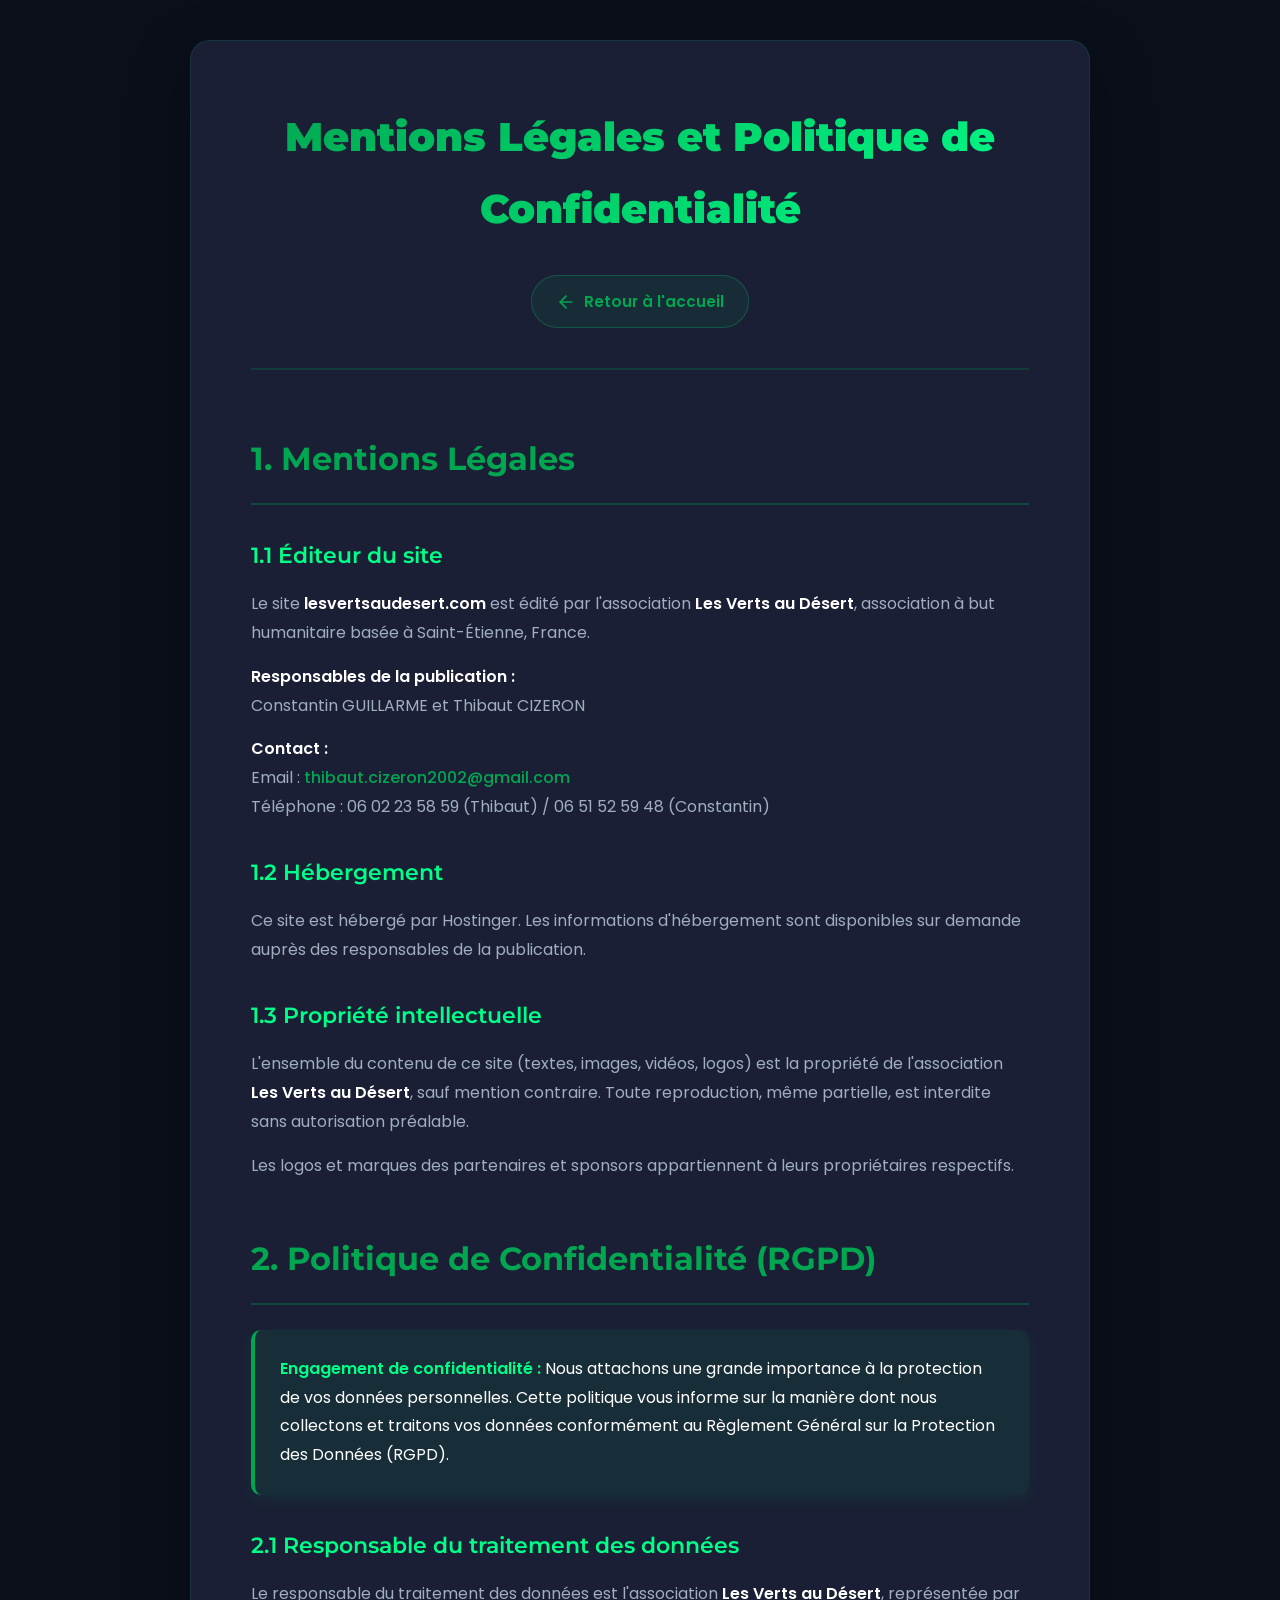
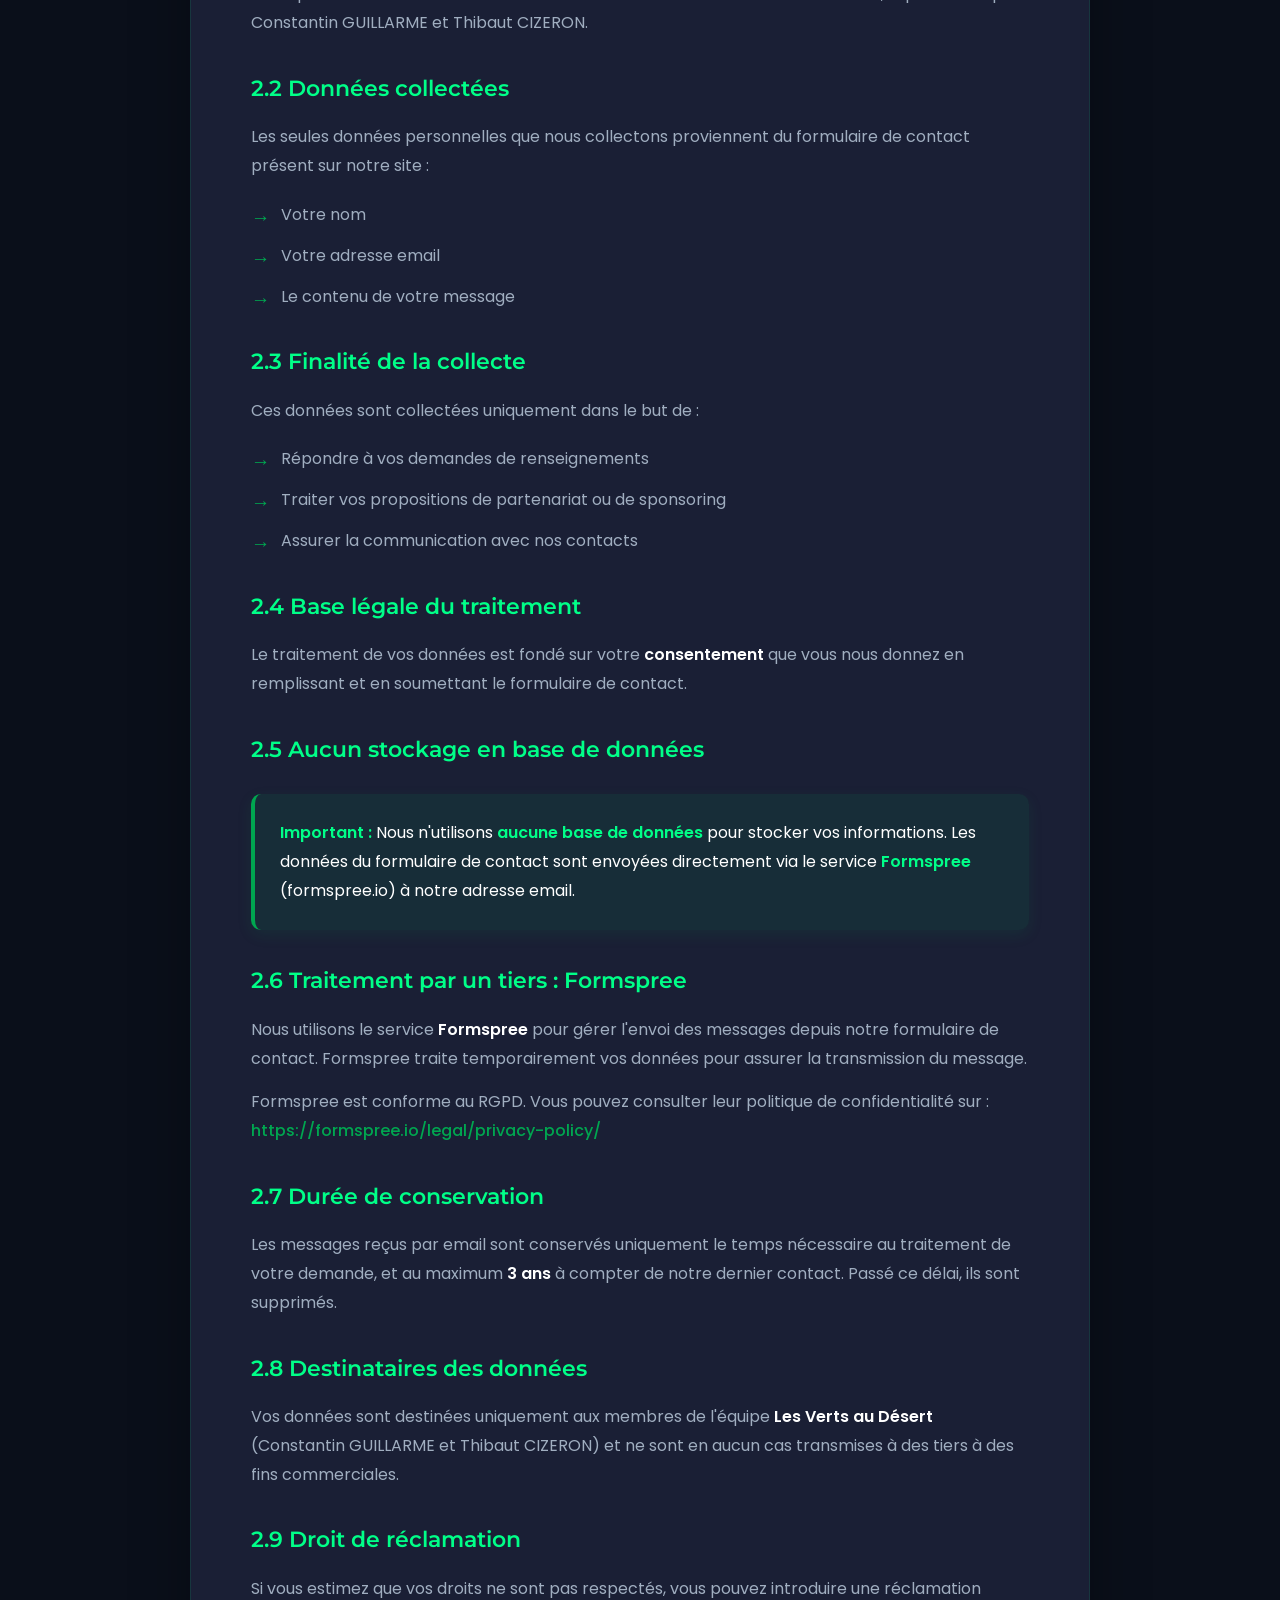
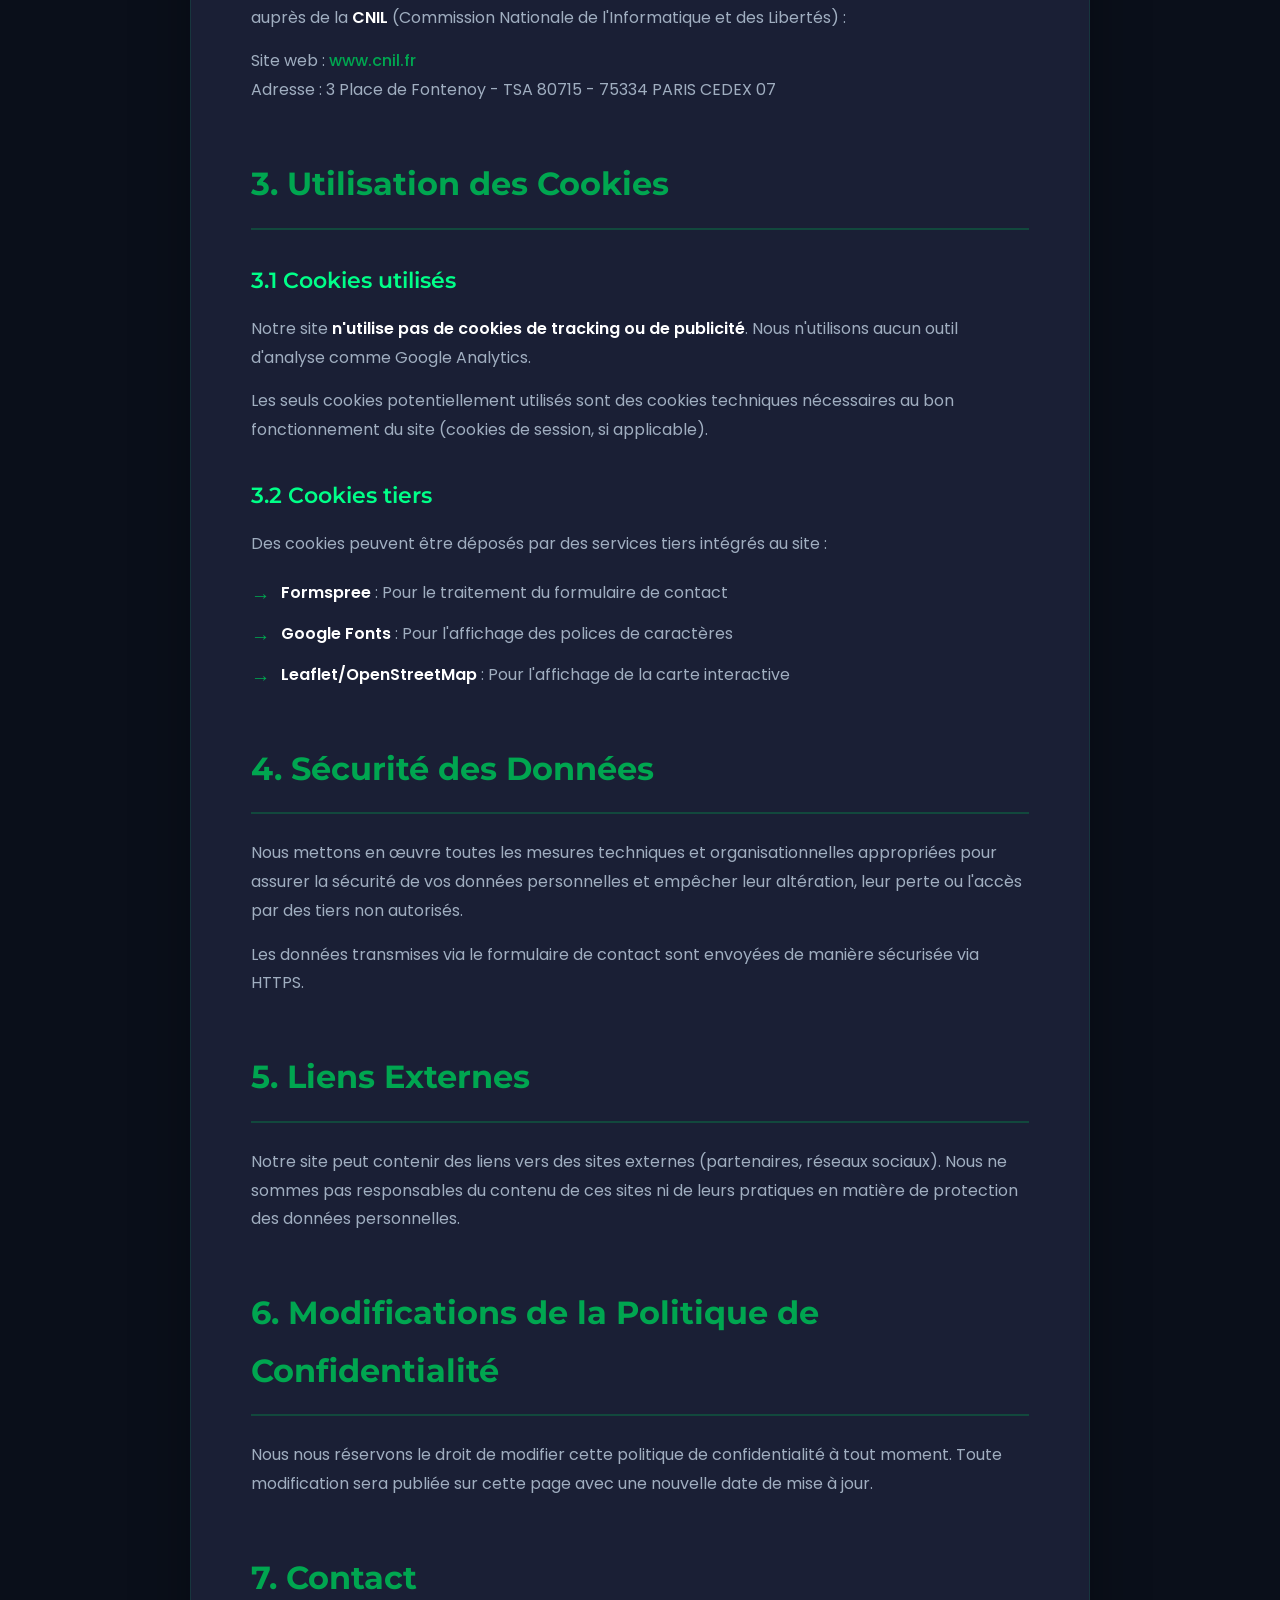
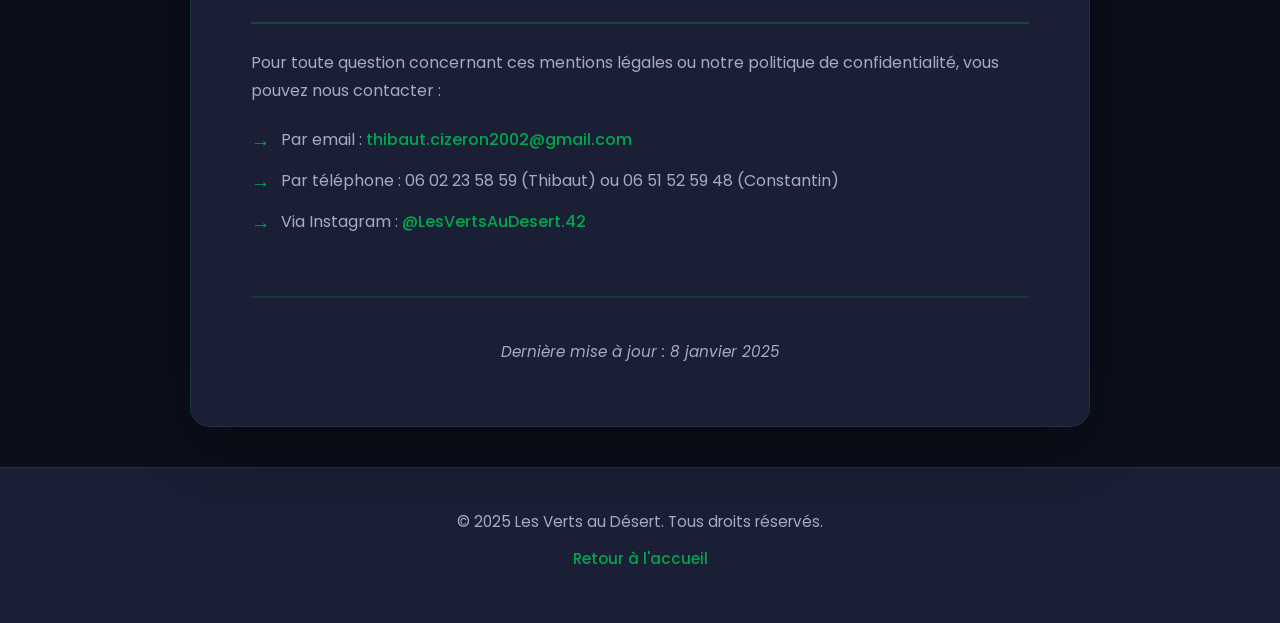
==== mentions-legales.html @ 022dba6f "legals" ====
<!DOCTYPE html>
<html lang="fr">
<head>
    <meta charset="UTF-8">
    <meta name="viewport" content="width=device-width, initial-scale=1.0">

    <!-- SEO Meta Tags -->
    <title>Mentions Légales et Politique de Confidentialité - Les Verts au Désert</title>
    <meta name="description" content="Mentions légales, politique de confidentialité et informations RGPD du site Les Verts au Désert - 4L Trophy 2027.">
    <meta name="robots" content="index, follow">

    <!-- Favicon -->
    <link rel="icon" type="image/png" href="images/logo1.png">
    <link rel="apple-touch-icon" href="images/logo1.png">

    <!-- Fonts -->
    <link rel="preconnect" href="https://fonts.googleapis.com">
    <link rel="preconnect" href="https://fonts.gstatic.com" crossorigin>
    <link href="https://fonts.googleapis.com/css2?family=Montserrat:wght@300;400;600;700;900&family=Poppins:wght@300;400;600;700&display=swap" rel="stylesheet">

    <!-- Stylesheets -->
    <link rel="stylesheet" href="css/legal.css">
</head>
<body>
    <div class="legal-page">
        <div class="legal-container">
            <div class="legal-header">
                <h1>Mentions Légales et Politique de Confidentialité</h1>
                <a href="index.html" class="back-link">
                    <svg width="20" height="20" viewBox="0 0 24 24" fill="none" stroke="currentColor" stroke-width="2" stroke-linecap="round" stroke-linejoin="round">
                        <line x1="19" y1="12" x2="5" y2="12"></line>
                        <polyline points="12 19 5 12 12 5"></polyline>
                    </svg>
                    Retour à l'accueil
                </a>
            </div>

            <!-- MENTIONS LÉGALES -->
            <div class="legal-section">
                <h2>1. Mentions Légales</h2>

                <h3>1.1 Éditeur du site</h3>
                <p>
                    Le site <strong>lesvertsaudesert.com</strong> est édité par l'association <strong>Les Verts au Désert</strong>,
                    association à but humanitaire basée à Saint-Étienne, France.
                </p>
                <p>
                    <strong>Responsables de la publication :</strong><br>
                    Constantin GUILLARME et Thibaut CIZERON
                </p>
                <p>
                    <strong>Contact :</strong><br>
                    Email : <a href="mailto:thibaut.cizeron2002@gmail.com">thibaut.cizeron2002@gmail.com</a><br>
                    Téléphone : 06 02 23 58 59 (Thibaut) / 06 51 52 59 48 (Constantin)
                </p>

                <h3>1.2 Hébergement</h3>
                <p>
                    Ce site est hébergé par Hostinger. Les informations d'hébergement sont disponibles
                    sur demande auprès des responsables de la publication.
                </p>

                <h3>1.3 Propriété intellectuelle</h3>
                <p>
                    L'ensemble du contenu de ce site (textes, images, vidéos, logos) est la propriété de l'association
                    <strong>Les Verts au Désert</strong>, sauf mention contraire. Toute reproduction, même partielle,
                    est interdite sans autorisation préalable.
                </p>
                <p>
                    Les logos et marques des partenaires et sponsors appartiennent à leurs propriétaires respectifs.
                </p>
            </div>

            <!-- POLITIQUE DE CONFIDENTIALITÉ -->
            <div class="legal-section">
                <h2>2. Politique de Confidentialité (RGPD)</h2>

                <div class="highlight-box">
                    <p><strong>Engagement de confidentialité :</strong> Nous attachons une grande importance à la protection
                    de vos données personnelles. Cette politique vous informe sur la manière dont nous collectons et traitons
                    vos données conformément au Règlement Général sur la Protection des Données (RGPD).</p>
                </div>

                <h3>2.1 Responsable du traitement des données</h3>
                <p>
                    Le responsable du traitement des données est l'association <strong>Les Verts au Désert</strong>,
                    représentée par Constantin GUILLARME et Thibaut CIZERON.
                </p>

                <h3>2.2 Données collectées</h3>
                <p>Les seules données personnelles que nous collectons proviennent du formulaire de contact présent sur notre site :</p>
                <ul>
                    <li>Votre nom</li>
                    <li>Votre adresse email</li>
                    <li>Le contenu de votre message</li>
                </ul>

                <h3>2.3 Finalité de la collecte</h3>
                <p>Ces données sont collectées uniquement dans le but de :</p>
                <ul>
                    <li>Répondre à vos demandes de renseignements</li>
                    <li>Traiter vos propositions de partenariat ou de sponsoring</li>
                    <li>Assurer la communication avec nos contacts</li>
                </ul>

                <h3>2.4 Base légale du traitement</h3>
                <p>
                    Le traitement de vos données est fondé sur votre <strong>consentement</strong> que vous nous donnez
                    en remplissant et en soumettant le formulaire de contact.
                </p>

                <h3>2.5 Aucun stockage en base de données</h3>
                <div class="highlight-box">
                    <p><strong>Important :</strong> Nous n'utilisons <strong>aucune base de données</strong> pour stocker vos informations.
                    Les données du formulaire de contact sont envoyées directement via le service <strong>Formspree</strong>
                    (formspree.io) à notre adresse email.</p>
                </div>

                <h3>2.6 Traitement par un tiers : Formspree</h3>
                <p>
                    Nous utilisons le service <strong>Formspree</strong> pour gérer l'envoi des messages depuis notre formulaire de contact.
                    Formspree traite temporairement vos données pour assurer la transmission du message.
                </p>
                <p>
                    Formspree est conforme au RGPD. Vous pouvez consulter leur politique de confidentialité sur :
                    <a href="https://formspree.io/legal/privacy-policy/" target="_blank" rel="noopener">https://formspree.io/legal/privacy-policy/</a>
                </p>

                <h3>2.7 Durée de conservation</h3>
                <p>
                    Les messages reçus par email sont conservés uniquement le temps nécessaire au traitement de votre demande,
                    et au maximum <strong>3 ans</strong> à compter de notre dernier contact. Passé ce délai, ils sont supprimés.
                </p>

                <h3>2.8 Destinataires des données</h3>
                <p>
                    Vos données sont destinées uniquement aux membres de l'équipe <strong>Les Verts au Désert</strong>
                    (Constantin GUILLARME et Thibaut CIZERON) et ne sont en aucun cas transmises à des tiers à des fins commerciales.
                </p>

                <h3>2.9 Droit de réclamation</h3>
                <p>
                    Si vous estimez que vos droits ne sont pas respectés, vous pouvez introduire une réclamation auprès de la
                    <strong>CNIL</strong> (Commission Nationale de l'Informatique et des Libertés) :
                </p>
                <p>
                    Site web : <a href="https://www.cnil.fr" target="_blank" rel="noopener">www.cnil.fr</a><br>
                    Adresse : 3 Place de Fontenoy - TSA 80715 - 75334 PARIS CEDEX 07
                </p>
            </div>

            <!-- COOKIES -->
            <div class="legal-section">
                <h2>3. Utilisation des Cookies</h2>

                <h3>3.1 Cookies utilisés</h3>
                <p>
                    Notre site <strong>n'utilise pas de cookies de tracking ou de publicité</strong>.
                    Nous n'utilisons aucun outil d'analyse comme Google Analytics.
                </p>
                <p>
                    Les seuls cookies potentiellement utilisés sont des cookies techniques nécessaires au bon fonctionnement
                    du site (cookies de session, si applicable).
                </p>

                <h3>3.2 Cookies tiers</h3>
                <p>
                    Des cookies peuvent être déposés par des services tiers intégrés au site :
                </p>
                <ul>
                    <li><strong>Formspree</strong> : Pour le traitement du formulaire de contact</li>
                    <li><strong>Google Fonts</strong> : Pour l'affichage des polices de caractères</li>
                    <li><strong>Leaflet/OpenStreetMap</strong> : Pour l'affichage de la carte interactive</li>
                </ul>
            </div>

            <!-- SÉCURITÉ -->
            <div class="legal-section">
                <h2>4. Sécurité des Données</h2>
                <p>
                    Nous mettons en œuvre toutes les mesures techniques et organisationnelles appropriées pour assurer
                    la sécurité de vos données personnelles et empêcher leur altération, leur perte ou l'accès par des tiers non autorisés.
                </p>
                <p>
                    Les données transmises via le formulaire de contact sont envoyées de manière sécurisée via HTTPS.
                </p>
            </div>

            <!-- LIENS EXTERNES -->
            <div class="legal-section">
                <h2>5. Liens Externes</h2>
                <p>
                    Notre site peut contenir des liens vers des sites externes (partenaires, réseaux sociaux).
                    Nous ne sommes pas responsables du contenu de ces sites ni de leurs pratiques en matière de
                    protection des données personnelles.
                </p>
            </div>

            <!-- MODIFICATIONS -->
            <div class="legal-section">
                <h2>6. Modifications de la Politique de Confidentialité</h2>
                <p>
                    Nous nous réservons le droit de modifier cette politique de confidentialité à tout moment.
                    Toute modification sera publiée sur cette page avec une nouvelle date de mise à jour.
                </p>
            </div>

            <!-- CONTACT -->
            <div class="legal-section">
                <h2>7. Contact</h2>
                <p>
                    Pour toute question concernant ces mentions légales ou notre politique de confidentialité,
                    vous pouvez nous contacter :
                </p>
                <ul>
                    <li>Par email : <a href="mailto:thibaut.cizeron2002@gmail.com">thibaut.cizeron2002@gmail.com</a></li>
                    <li>Par téléphone : 06 02 23 58 59 (Thibaut) ou 06 51 52 59 48 (Constantin)</li>
                    <li>Via Instagram : <a href="https://www.instagram.com/LesVertsAuDesert.42" target="_blank" rel="noopener">@LesVertsAuDesert.42</a></li>
                </ul>
            </div>

            <div class="last-update">
                <p>Dernière mise à jour : 8 janvier 2025</p>
            </div>
        </div>
    </div>

    <!-- Footer simple -->
    <footer class="simple-footer">
        <div class="container">
            <p>&copy; 2025 Les Verts au Désert. Tous droits réservés.</p>
            <p>
                <a href="index.html">Retour à l'accueil</a>
            </p>
        </div>
    </footer>

    <!-- Scripts -->
    <script src="js/legal.js"></script>
</body>
</html>
---- css/legal.css ----
/* ===== RESET & BASE ===== */
* {
    margin: 0;
    padding: 0;
    box-sizing: border-box;
}

:root {
    /* Couleurs stéphanoises (vert ASSE) */
    --vert-stephanois: #00a650;
    --vert-clair: #00ff88;
    --vert-fonce: #006633;
    --desert-sand: #f4a460;
    --desert-orange: #ff8c42;

    /* Couleurs modernes */
    --dark-bg: #0a0f1a;
    --dark-card: #1a1f35;
    --dark-lighter: #252b45;
    --text-primary: #ffffff;
    --text-secondary: #a0aec0;

    /* Typographie */
    --font-heading: 'Montserrat', sans-serif;
    --font-body: 'Poppins', sans-serif;
}

html {
    scroll-behavior: smooth;
}

body {
    font-family: var(--font-body);
    background: var(--dark-bg);
    color: var(--text-primary);
    line-height: 1.8;
    overflow-x: hidden;
}

/* ===== PAGE MENTIONS LÉGALES ===== */
.legal-page {
    min-height: 100vh;
    padding: 40px 20px;
    background: var(--dark-bg);
}

.legal-container {
    max-width: 900px;
    margin: 0 auto;
    background: var(--dark-card);
    border-radius: 20px;
    padding: 60px;
    box-shadow: 0 20px 60px rgba(0, 0, 0, 0.3);
    border: 1px solid rgba(0, 255, 136, 0.1);
}

/* ===== HEADER ===== */
.legal-header {
    text-align: center;
    margin-bottom: 60px;
    padding-bottom: 40px;
    border-bottom: 2px solid rgba(0, 166, 80, 0.2);
}

.legal-header h1 {
    font-family: var(--font-heading);
    font-size: 2.5rem;
    font-weight: 900;
    margin-bottom: 30px;
    background: linear-gradient(135deg, var(--vert-stephanois), var(--vert-clair));
    -webkit-background-clip: text;
    -webkit-text-fill-color: transparent;
    background-clip: text;
}

.back-link {
    display: inline-flex;
    align-items: center;
    gap: 8px;
    padding: 12px 24px;
    background: rgba(0, 166, 80, 0.1);
    color: var(--vert-stephanois);
    text-decoration: none;
    border-radius: 50px;
    font-weight: 600;
    font-size: 0.95rem;
    transition: all 0.3s ease;
    border: 1px solid rgba(0, 255, 136, 0.2);
}

.back-link:hover {
    background: var(--vert-stephanois);
    color: white;
    transform: translateX(-5px);
    box-shadow: 0 5px 20px rgba(0, 166, 80, 0.3);
}

.back-link svg {
    transition: transform 0.3s ease;
}

.back-link:hover svg {
    transform: translateX(-3px);
}

/* ===== SECTIONS ===== */
.legal-section {
    margin-bottom: 50px;
}

.legal-section h2 {
    font-family: var(--font-heading);
    font-size: 2rem;
    font-weight: 700;
    color: var(--vert-stephanois);
    margin-bottom: 25px;
    padding-bottom: 15px;
    border-bottom: 2px solid rgba(0, 166, 80, 0.3);
}

.legal-section h3 {
    font-family: var(--font-heading);
    font-size: 1.4rem;
    font-weight: 600;
    color: var(--vert-clair);
    margin-top: 30px;
    margin-bottom: 15px;
}

.legal-section p {
    color: var(--text-secondary);
    margin-bottom: 15px;
    font-size: 1rem;
    line-height: 1.8;
}

.legal-section ul {
    list-style: none;
    margin: 20px 0;
    padding: 0;
}

.legal-section ul li {
    color: var(--text-secondary);
    margin-bottom: 12px;
    padding-left: 30px;
    position: relative;
    line-height: 1.8;
}

.legal-section ul li::before {
    content: "→";
    position: absolute;
    left: 0;
    color: var(--vert-stephanois);
    font-weight: bold;
    font-size: 1.2rem;
}

.legal-section a {
    color: var(--vert-stephanois);
    text-decoration: none;
    font-weight: 500;
    transition: all 0.3s ease;
    border-bottom: 1px solid transparent;
}

.legal-section a:hover {
    color: var(--vert-clair);
    border-bottom-color: var(--vert-clair);
}

.legal-section strong {
    color: var(--text-primary);
    font-weight: 600;
}

/* ===== HIGHLIGHT BOX ===== */
.highlight-box {
    background: rgba(0, 166, 80, 0.1);
    border-left: 4px solid var(--vert-stephanois);
    padding: 25px;
    margin: 25px 0;
    border-radius: 10px;
    box-shadow: 0 5px 15px rgba(0, 166, 80, 0.1);
}

.highlight-box p {
    color: var(--text-primary);
    margin-bottom: 0;
}

.highlight-box strong {
    color: var(--vert-clair);
}

/* ===== DERNIÈRE MISE À JOUR ===== */
.last-update {
    text-align: center;
    margin-top: 60px;
    padding-top: 40px;
    border-top: 2px solid rgba(0, 166, 80, 0.2);
}

.last-update p {
    color: var(--text-secondary);
    font-style: italic;
    font-size: 0.95rem;
}

/* ===== FOOTER SIMPLE ===== */
.simple-footer {
    background: var(--dark-card);
    padding: 40px 20px;
    text-align: center;
    border-top: 1px solid rgba(0, 166, 80, 0.2);
}

.simple-footer .container {
    max-width: 900px;
    margin: 0 auto;
}

.simple-footer p {
    color: var(--text-secondary);
    margin-bottom: 10px;
    font-size: 0.95rem;
}

.simple-footer a {
    color: var(--vert-stephanois);
    text-decoration: none;
    font-weight: 500;
    transition: all 0.3s ease;
}

.simple-footer a:hover {
    color: var(--vert-clair);
}

/* ===== RESPONSIVE ===== */
@media (max-width: 768px) {
    .legal-container {
        padding: 40px 30px;
        border-radius: 15px;
    }

    .legal-header h1 {
        font-size: 2rem;
    }

    .legal-section h2 {
        font-size: 1.6rem;
    }

    .legal-section h3 {
        font-size: 1.2rem;
    }

    .legal-section p,
    .legal-section ul li {
        font-size: 0.95rem;
    }

    .back-link {
        font-size: 0.9rem;
        padding: 10px 20px;
    }
}

@media (max-width: 480px) {
    .legal-page {
        padding: 20px 10px;
    }

    .legal-container {
        padding: 30px 20px;
    }

    .legal-header h1 {
        font-size: 1.6rem;
    }

    .legal-section h2 {
        font-size: 1.4rem;
    }

    .legal-section h3 {
        font-size: 1.1rem;
    }

    .highlight-box {
        padding: 20px;
    }
}
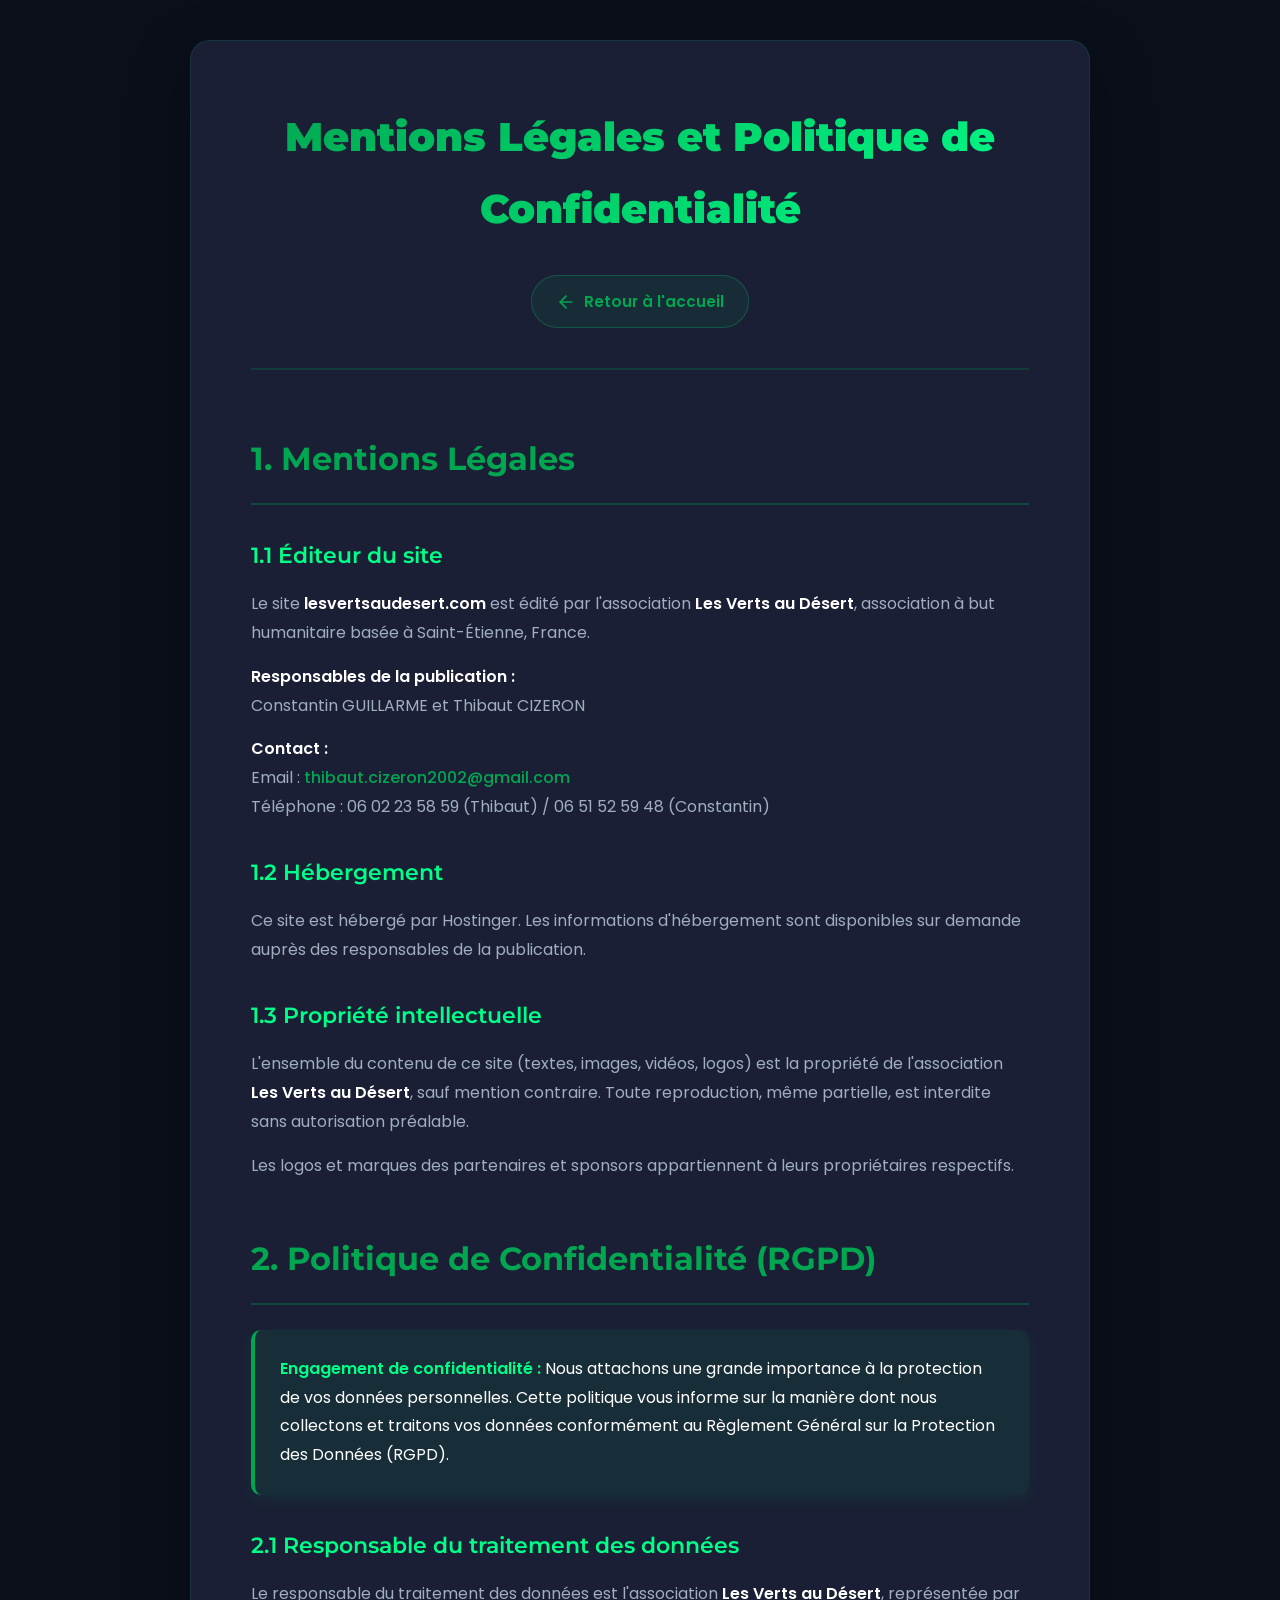
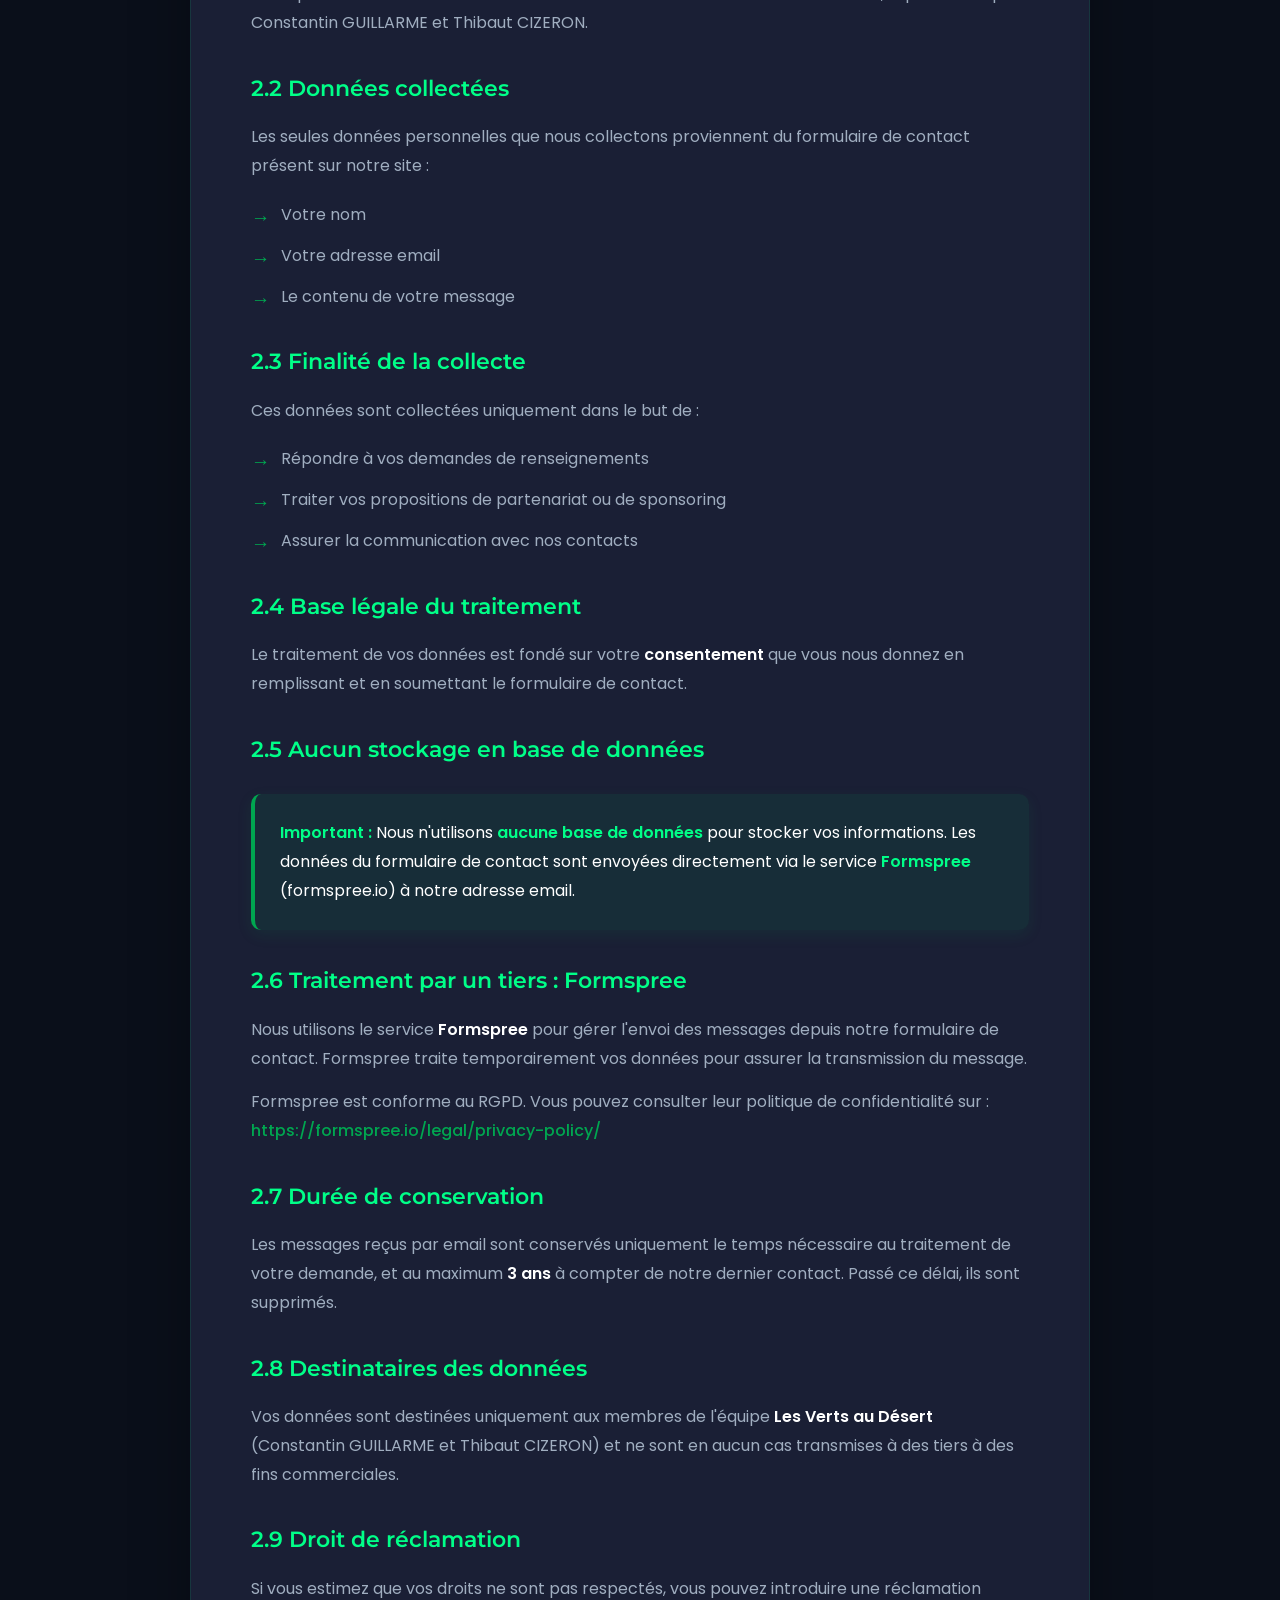
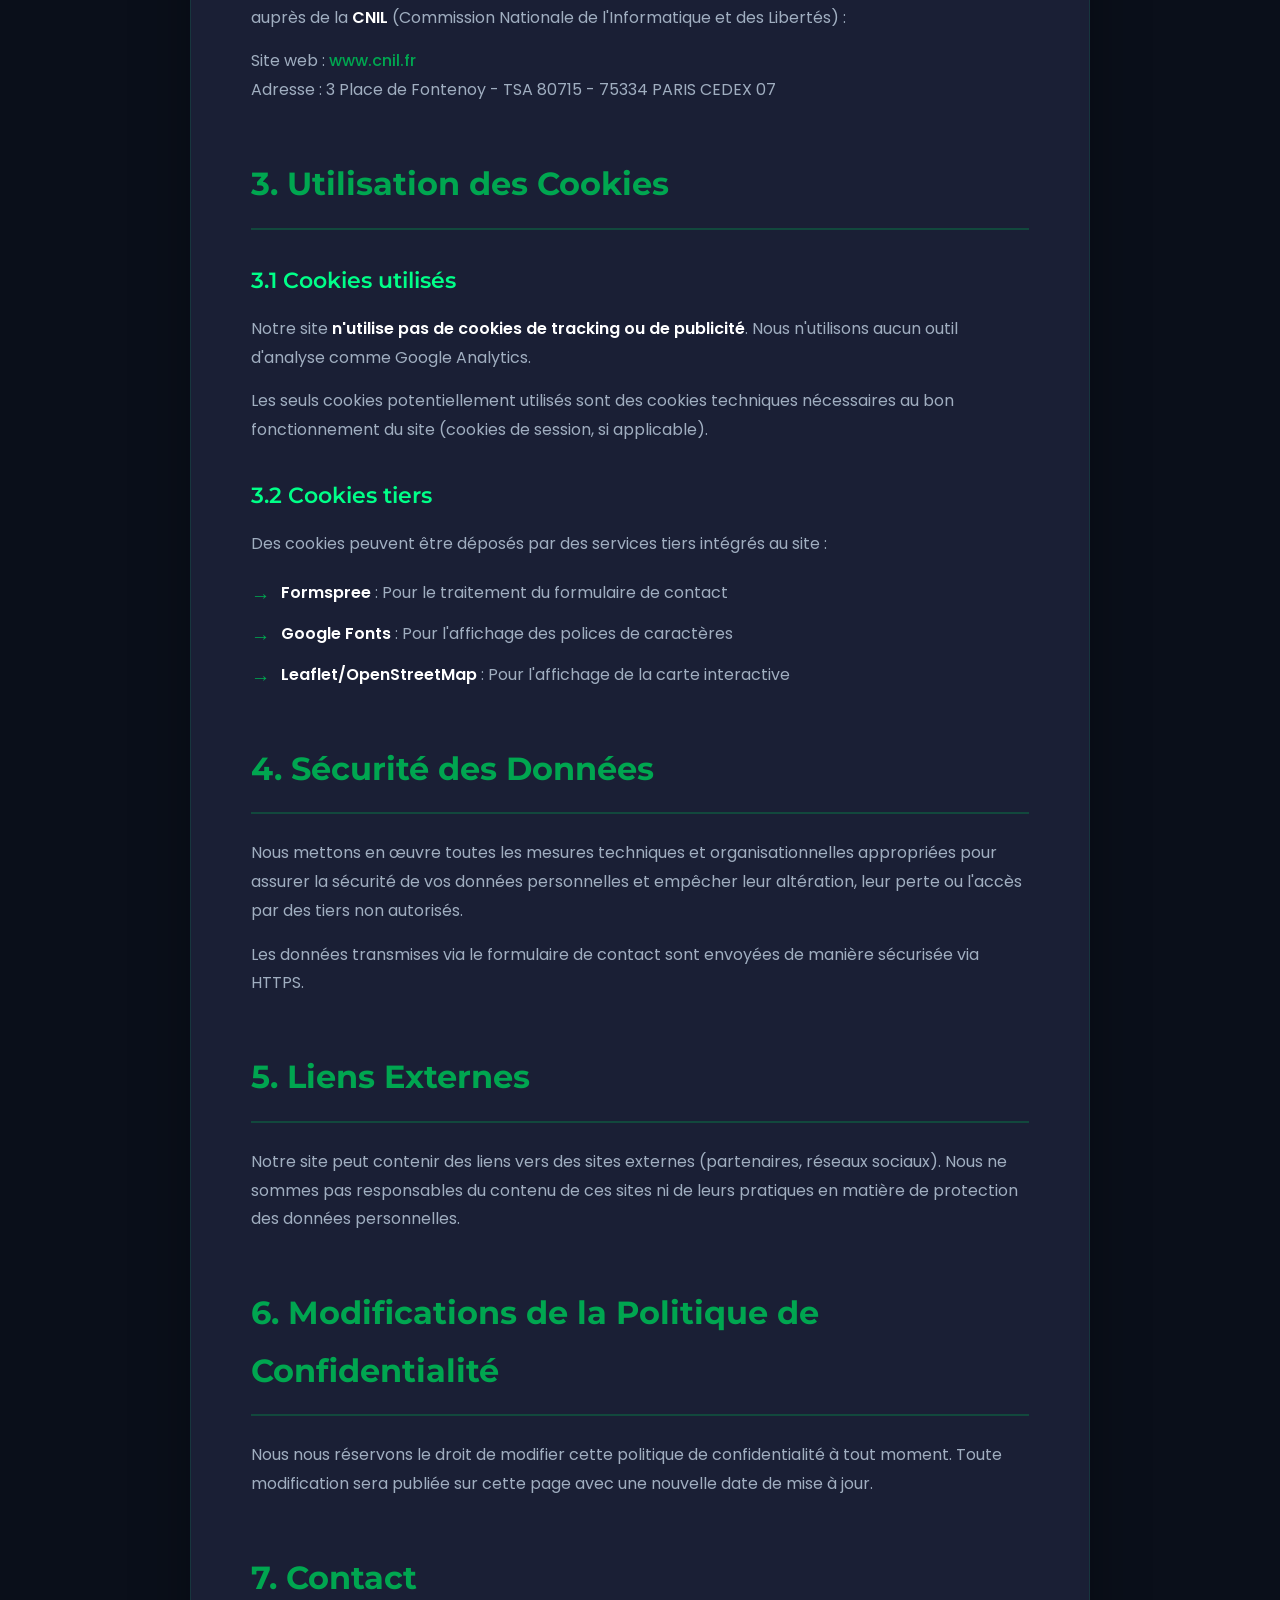
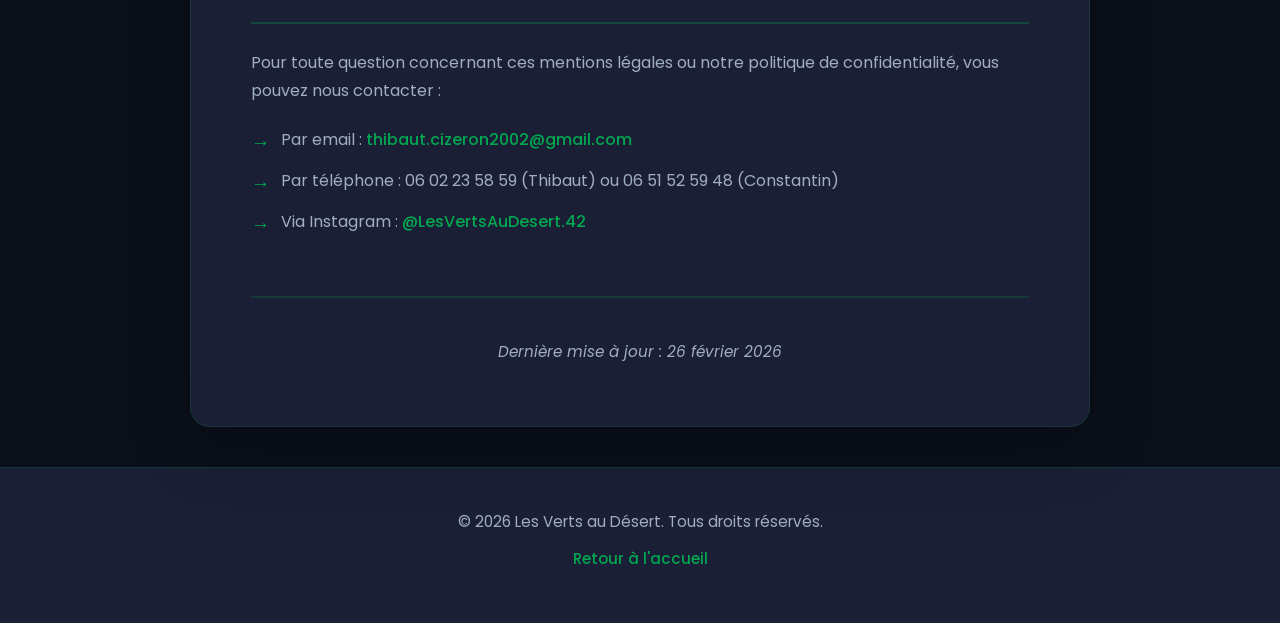
==== commit c5475a4e: "upgrade" ====
--- a/mentions-legales.html
+++ b/mentions-legales.html
@@ -8,10 +8,22 @@
     <title>Mentions Légales et Politique de Confidentialité - Les Verts au Désert</title>
     <meta name="description" content="Mentions légales, politique de confidentialité et informations RGPD du site Les Verts au Désert - 4L Trophy 2027.">
     <meta name="robots" content="index, follow">
+    <link rel="canonical" href="https://www.lesvertsaudesert.com/mentions-legales.html">
+
+    <!-- Open Graph -->
+    <meta property="og:type" content="website">
+    <meta property="og:url" content="https://www.lesvertsaudesert.com/mentions-legales.html">
+    <meta property="og:title" content="Mentions Légales - Les Verts au Désert">
+    <meta property="og:description" content="Mentions légales, politique de confidentialité et informations RGPD du site Les Verts au Désert - 4L Trophy 2027.">
+    <meta property="og:site_name" content="Les Verts au Désert">
+    <meta property="og:locale" content="fr_FR">
 
     <!-- Favicon -->
-    <link rel="icon" type="image/png" href="images/logo1.png">
-    <link rel="apple-touch-icon" href="images/logo1.png">
+    <link rel="icon" type="image/x-icon" href="favicon.ico">
+    <link rel="icon" type="image/png" sizes="32x32" href="images/favicon-32x32.png">
+    <link rel="icon" type="image/png" sizes="16x16" href="images/favicon-16x16.png">
+    <link rel="apple-touch-icon" sizes="180x180" href="images/apple-touch-icon.png">
+    <link rel="manifest" href="site.webmanifest">
 
     <!-- Fonts -->
     <link rel="preconnect" href="https://fonts.googleapis.com">
@@ -220,7 +232,7 @@
             </div>
 
             <div class="last-update">
-                <p>Dernière mise à jour : 8 janvier 2025</p>
+                <p>Dernière mise à jour : 26 février 2026</p>
             </div>
         </div>
     </div>
@@ -228,7 +240,7 @@
     <!-- Footer simple -->
     <footer class="simple-footer">
         <div class="container">
-            <p>&copy; 2025 Les Verts au Désert. Tous droits réservés.</p>
+            <p>&copy; 2026 Les Verts au Désert. Tous droits réservés.</p>
             <p>
                 <a href="index.html">Retour à l'accueil</a>
             </p>
